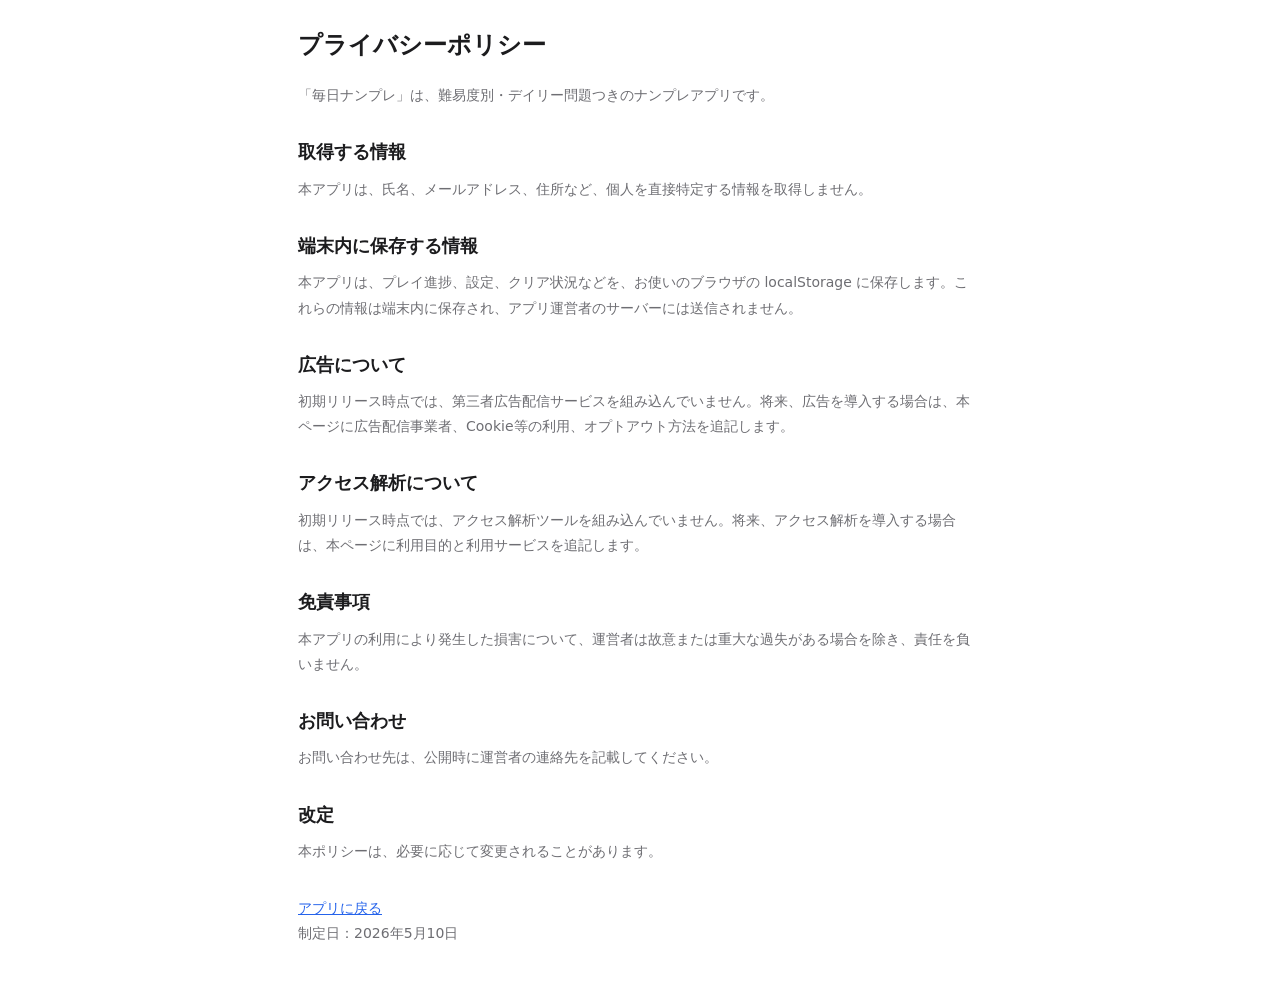
==== privacy.html @ 39135e99 "Add files via upload" ====
<!DOCTYPE html>
<html lang="ja">
<head>
  <meta charset="UTF-8">
  <meta name="viewport" content="width=device-width, initial-scale=1.0">
  <meta name="theme-color" content="#2563eb">
  <title>プライバシーポリシー - 毎日ナンプレ</title>
  <link rel="stylesheet" href="./css/style.css">
  <style>
    main { max-width: 720px; margin: 0 auto; padding: 24px 18px 48px; line-height: 1.8; }
    h1 { font-size: 24px; margin-bottom: 16px; }
    h2 { font-size: 18px; margin: 28px 0 8px; }
    p, li { font-size: 14px; color: var(--text2); }
    ul { padding-left: 1.4em; }
    a { color: var(--accent); }
  </style>
</head>
<body>
  <main>
    <h1>プライバシーポリシー</h1>
    <p>「毎日ナンプレ」は、難易度別・デイリー問題つきのナンプレアプリです。</p>

    <h2>取得する情報</h2>
    <p>本アプリは、氏名、メールアドレス、住所など、個人を直接特定する情報を取得しません。</p>

    <h2>端末内に保存する情報</h2>
    <p>本アプリは、プレイ進捗、設定、クリア状況などを、お使いのブラウザの localStorage に保存します。これらの情報は端末内に保存され、アプリ運営者のサーバーには送信されません。</p>

    <h2>広告について</h2>
    <p>初期リリース時点では、第三者広告配信サービスを組み込んでいません。将来、広告を導入する場合は、本ページに広告配信事業者、Cookie等の利用、オプトアウト方法を追記します。</p>

    <h2>アクセス解析について</h2>
    <p>初期リリース時点では、アクセス解析ツールを組み込んでいません。将来、アクセス解析を導入する場合は、本ページに利用目的と利用サービスを追記します。</p>

    <h2>免責事項</h2>
    <p>本アプリの利用により発生した損害について、運営者は故意または重大な過失がある場合を除き、責任を負いません。</p>

    <h2>お問い合わせ</h2>
    <p>お問い合わせ先は、公開時に運営者の連絡先を記載してください。</p>

    <h2>改定</h2>
    <p>本ポリシーは、必要に応じて変更されることがあります。</p>

    <p style="margin-top:32px"><a href="./">アプリに戻る</a></p>
    <p>制定日：2026年5月10日</p>
  </main>
</body>
</html>
---- css/style.css ----
/* ============================================================
   毎日ナンプレ — style.css
   ============================================================ */

/* ── CSS Variables ─────────────────────────────────────────── */
:root {
  --bg:      #ffffff;
  --bg2:     #f2f2f7;
  --bg3:     #e5e5ea;
  --text:    #1c1c1e;
  --text2:   #6e6e73;
  --text3:   #aeaeb2;
  --border:  #c7c7cc;
  --border2: #e5e5ea;
  --accent:  #2563eb;
  --acc-bg:  rgba(37,99,235,0.12);
  --acc-bg2: rgba(37,99,235,0.07);
  --error:   #dc2626;
  --warn:    #f59e0b;
  --ok:      #16a34a;
  --menu-w:  220px;
}

@media (prefers-color-scheme: dark) {
  :root {
    --bg:      #1c1c1e;
    --bg2:     #2c2c2e;
    --bg3:     #3a3a3c;
    --text:    #f5f5f7;
    --text2:   #aeaeb2;
    --text3:   #636366;
    --border:  #3a3a3c;
    --border2: #2c2c2e;
    --accent:  #4c8ef7;
    --acc-bg:  rgba(76,142,247,0.15);
    --acc-bg2: rgba(76,142,247,0.08);
    --error:   #f87171;
    --warn:    #fbbf24;
    --ok:      #4ade80;
  }
}

/* ── Reset ─────────────────────────────────────────────────── */
*, *::before, *::after { box-sizing: border-box; margin: 0; padding: 0; }
button { font-family: inherit; }

/* ── Base ──────────────────────────────────────────────────── */
body {
  font-family: system-ui, -apple-system, BlinkMacSystemFont, 'Segoe UI', sans-serif;
  background: var(--bg);
  color: var(--text);
  -webkit-tap-highlight-color: transparent;
  overscroll-behavior: none;
}

/* ── App Layout ─────────────────────────────────────────────── */
#app {
  display: flex;
  flex-direction: column;
  height: 100dvh;        /* dynamic viewport height (mobile safe) */
  max-width: 480px;
  margin: 0 auto;
  position: relative;
}

#mc {
  flex: 1;
  overflow-y: auto;
  overflow-x: hidden;
  position: relative;
  -webkit-overflow-scrolling: touch;
}

#mc.no-scroll { overflow-y: hidden; }

/* ── Bottom Tab Bar ─────────────────────────────────────────── */
#btabs {
  flex-shrink: 0;
  display: flex;
  border-top: 0.5px solid var(--border);
  background: var(--bg);
  padding-bottom: env(safe-area-inset-bottom); /* iPhone notch */
}

.tbb {
  flex: 1;
  display: flex;
  flex-direction: column;
  align-items: center;
  justify-content: center;
  gap: 3px;
  padding: 8px 0 6px;
  background: transparent;
  border: none;
  cursor: pointer;
  font-size: 10px;
  color: var(--text3);
  touch-action: manipulation;
  transition: color 0.15s;
}

.tbb .ti { font-size: 22px; }
.tbb.on  { color: var(--accent); }

/* ── Shared Buttons ─────────────────────────────────────────── */
.sdkd {
  padding: 6px 14px;
  border-radius: 20px;
  font-size: 13px;
  border: 0.5px solid var(--border);
  cursor: pointer;
  background: transparent;
  color: var(--text2);
  touch-action: manipulation;
  transition: all 0.12s;
}
.sdkd.on {
  background: var(--text);
  color: var(--bg);
  font-weight: 500;
  border-color: var(--text);
}

/* ── Problem List Item ──────────────────────────────────────── */
.pitm {
  display: flex;
  align-items: center;
  justify-content: space-between;
  padding: 14px 12px;
  margin-bottom: 8px;
  background: var(--bg2);
  border-radius: 12px;
  border: 0.5px solid var(--border2);
  cursor: pointer;
  touch-action: manipulation;
  transition: opacity 0.1s;
}
.pitm:active { opacity: 0.7; }

/* ── Sudoku Board ───────────────────────────────────────────── */
.sdk-board {
  display: grid;
  grid-template-columns: repeat(9, 1fr);
  border: 2.5px solid var(--text);
  border-radius: 5px;
  overflow: hidden;
  user-select: none;
  -webkit-user-select: none;
  touch-action: manipulation;
}

.sdk-cell {
  aspect-ratio: 1;
  display: flex;
  align-items: center;
  justify-content: center;
  cursor: pointer;
  border-right: 0.5px solid var(--border2);
  border-bottom: 0.5px solid var(--border2);
  box-sizing: border-box;
  transition: background 0.07s;
  position: relative;
  font-size: clamp(11px, 4vw, 18px);
}

/* Box separator lines */
.sdk-cell.rb { border-right: 2.5px solid var(--text); }
.sdk-cell.bb { border-bottom: 2.5px solid var(--text); }

/* Cell states */
.sdk-cell.sel  { background: var(--acc-bg)  !important; }
.sdk-cell.rel  { background: var(--bg2); }
.sdk-cell.same { background: var(--acc-bg2); }

/* Number colors */
.sdk-cell.given { font-weight: 700; color: var(--text); }
.sdk-cell.user  { color: var(--accent); font-weight: 500; }
.sdk-cell.err   { color: var(--error) !important; }

/* Memo grid inside a cell */
.sdkmn {
  display: grid;
  grid-template-columns: repeat(3, 1fr);
  width: 100%;
  height: 100%;
  padding: 1px;
  box-sizing: border-box;
}
.sdkmn span {
  display: flex;
  align-items: center;
  justify-content: center;
  font-size: clamp(4px, 1.4vw, 7px);
  color: var(--accent);
  font-weight: 600;
  line-height: 1;
}

/* ── Game Controls ──────────────────────────────────────────── */
.sdk-ctrl {
  display: flex;
  flex: 1;
  flex-direction: column;
  align-items: center;
  justify-content: center;
  gap: 3px;
  padding: 8px 4px;
  background: var(--bg2);
  border: 0.5px solid var(--border2);
  border-radius: 8px;
  font-size: 11px;
  cursor: pointer;
  color: var(--text2);
  touch-action: manipulation;
  transition: all 0.1s;
}
.sdk-ctrl.on {
  background: var(--acc-bg);
  border-color: var(--accent);
  color: var(--accent);
}

/* ── Number Pad ─────────────────────────────────────────────── */
.sdk-npad {
  aspect-ratio: 1;
  background: var(--bg2);
  border: 0.5px solid var(--border2);
  border-radius: 8px;
  font-size: clamp(14px, 4.5vw, 20px);
  font-weight: 500;
  cursor: pointer;
  display: flex;
  align-items: center;
  justify-content: center;
  color: var(--text);
  touch-action: manipulation;
  transition: transform 0.08s;
}
.sdk-npad:active { transform: scale(0.87); }

/* ── Hamburger Menu ─────────────────────────────────────────── */
#hmenu {
  display: none;
  position: absolute;
  top: 45px;
  left: 0;
  width: var(--menu-w);
  background: var(--bg);
  border: 0.5px solid var(--border);
  border-radius: 0 0 14px 0;
  z-index: 30;
}

.hmenu-section {
  padding: 12px 14px;
  border-bottom: 0.5px solid var(--border2);
}
.hmenu-section:last-child { border-bottom: none; }

.hmenu-label {
  font-size: 11px;
  color: var(--text3);
  margin-bottom: 8px;
}

.btn-hint {
  width: 100%;
  padding: 9px;
  background: rgba(245,158,11,0.12);
  border: 0.5px solid rgba(245,158,11,0.4);
  border-radius: 8px;
  font-size: 13px;
  cursor: pointer;
  color: #92400e;
  margin-bottom: 8px;
  display: flex;
  align-items: center;
  justify-content: center;
  gap: 6px;
  font-family: inherit;
}
@media (prefers-color-scheme: dark) {
  .btn-hint { color: #fcd34d; }
}

.btn-reset {
  width: 100%;
  padding: 9px;
  background: var(--bg2);
  border: 0.5px solid var(--border);
  border-radius: 8px;
  font-size: 13px;
  cursor: pointer;
  color: var(--text2);
  display: flex;
  align-items: center;
  justify-content: center;
  gap: 6px;
  font-family: inherit;
}

.setting-row {
  display: flex;
  align-items: center;
  justify-content: space-between;
  font-size: 13px;
  color: var(--text2);
  margin-bottom: 8px;
  cursor: pointer;
}
.setting-row:last-child { margin-bottom: 0; }
.setting-row input[type=checkbox] { width: 16px; height: 16px; cursor: pointer; }

/* ── Overlay / Modal ────────────────────────────────────────── */
.overlay {
  display: none;
  position: absolute;
  inset: 0;
  background: rgba(0,0,0,0.46);
  align-items: center;
  justify-content: center;
  z-index: 20;
}
.modal-card {
  background: var(--bg);
  border-radius: 16px;
  padding: 28px 22px;
  text-align: center;
  width: min(280px, 88%);
  border: 0.5px solid var(--border);
}

/* ── Ad Banner ──────────────────────────────────────────────── */
.ad-banner {
  background: var(--bg2);
  border: 0.5px solid var(--border2);
  border-radius: 8px;
  padding: 8px 12px;
  display: flex;
  align-items: center;
  justify-content: space-between;
  font-size: 11px;
  color: var(--text3);
  margin-top: 8px;
}

/* ── Calendar ───────────────────────────────────────────────── */
.cal-table {
  width: 100%;
  border-collapse: collapse;
  margin-bottom: 4px;
}
.cal-table th {
  padding: 4px 0;
  font-size: 11px;
  color: var(--text2);
  text-align: center;
  font-weight: 400;
}
.cal-day {
  width: 32px;
  height: 32px;
  display: flex;
  align-items: center;
  justify-content: center;
  border-radius: 50%;
  font-size: 13px;
  margin: 2px auto;
  cursor: pointer;
  color: var(--text2);
}
.cal-day.today  { border: 1.5px solid var(--accent); font-weight: 500; color: var(--accent); }
.cal-day.sel    { background: var(--text); color: var(--bg); font-weight: 500; }
.cal-day.future { color: var(--border); cursor: default; }

/* ── Screen Padding ─────────────────────────────────────────── */
.screen { padding: 16px; }

/* ── Accessibility ──────────────────────────────────────────── */
.sr-only {
  position: absolute; width: 1px; height: 1px;
  padding: 0; margin: -1px; overflow: hidden;
  clip: rect(0,0,0,0); border: 0;
}


/* ── Local icon fallback (external icon CDN removed for offline PWA) ── */
.ti {
  display: inline-flex;
  align-items: center;
  justify-content: center;
  font-style: normal;
  line-height: 1;
}
.ti-layout-list::before { content: "▦"; }
.ti-calendar::before    { content: "□"; }
.ti-chevron-right::before { content: "›"; }
.ti-menu-2::before      { content: "☰"; }
.ti-bulb::before        { content: "💡"; font-size: 0.9em; }
.ti-refresh::before     { content: "↻"; }
.ti-eraser::before      { content: "⌫"; }
.ti-pencil::before      { content: "✎"; }
.ti-backspace::before   { content: "⌫"; }
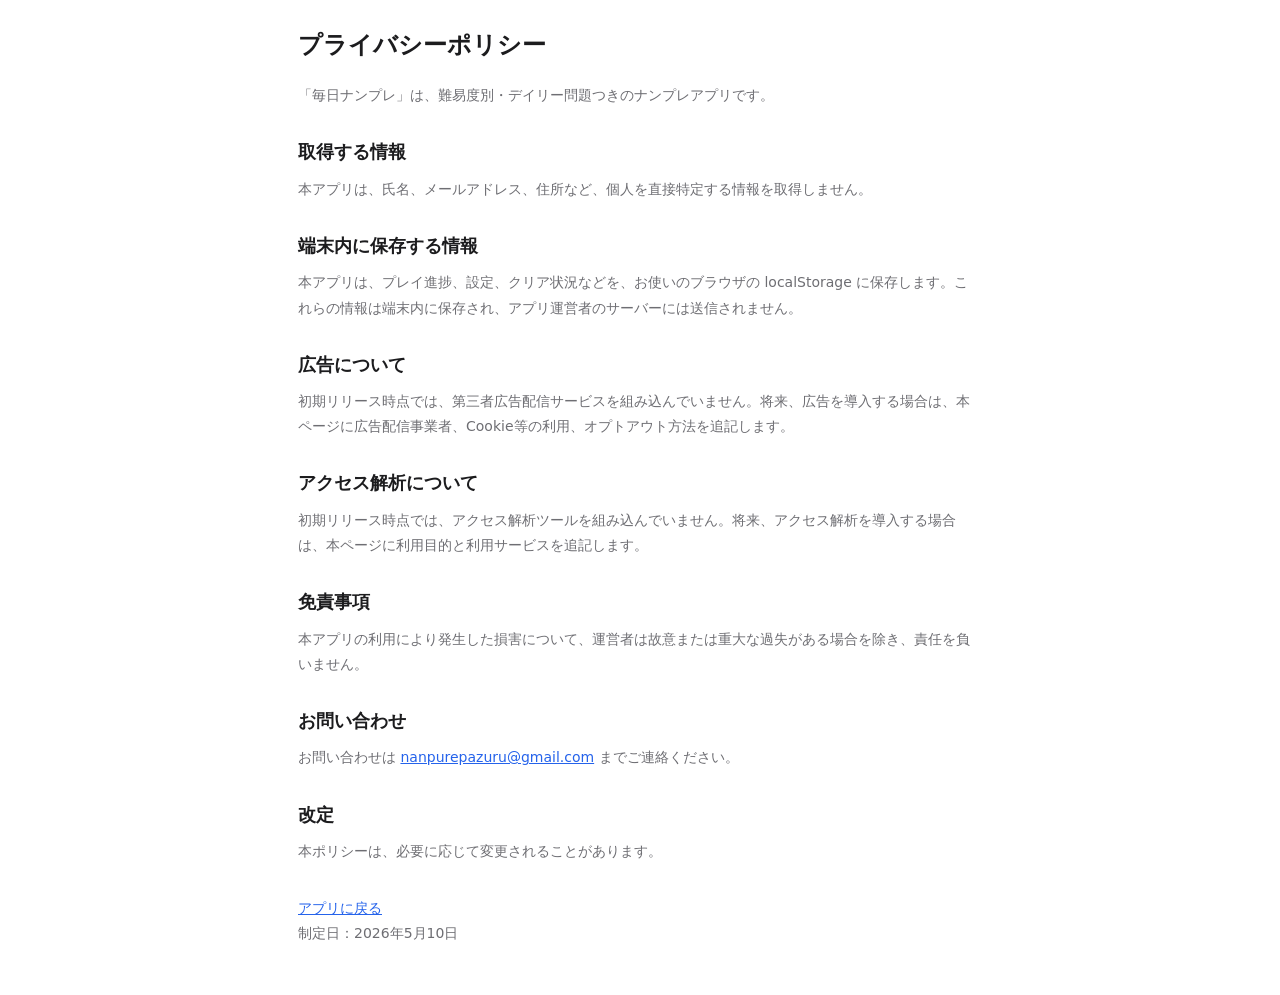
==== commit 5f1c846c: "Add privacy contact email" ====
--- a/privacy.html
+++ b/privacy.html
@@ -36,7 +36,7 @@
     <p>本アプリの利用により発生した損害について、運営者は故意または重大な過失がある場合を除き、責任を負いません。</p>
 
     <h2>お問い合わせ</h2>
-    <p>お問い合わせ先は、公開時に運営者の連絡先を記載してください。</p>
+    <p>お問い合わせは <a href="mailto:nanpurepazuru@gmail.com">nanpurepazuru@gmail.com</a> までご連絡ください。</p>
 
     <h2>改定</h2>
     <p>本ポリシーは、必要に応じて変更されることがあります。</p>
--- a/css/style.css
+++ b/css/style.css
@@ -71,7 +71,23 @@
   -webkit-overflow-scrolling: touch;
 }
 
-#mc.no-scroll { overflow-y: hidden; }
+#mc.no-scroll { overflow-y: auto; }
+
+#app-ad {
+  flex-shrink: 0;
+  margin: 0;
+  border-top: 0.5px solid var(--border2);
+  background: var(--bg2);
+  color: var(--text3);
+  min-height: 44px;
+  padding: 8px 12px max(8px, env(safe-area-inset-bottom));
+  display: flex;
+  align-items: center;
+  justify-content: space-between;
+  gap: 12px;
+  font-size: 12px;
+}
+#app-ad .ad-label { font-size: 10px; }
 
 /* ── Bottom Tab Bar ─────────────────────────────────────────── */
 #btabs {
@@ -79,7 +95,7 @@
   display: flex;
   border-top: 0.5px solid var(--border);
   background: var(--bg);
-  padding-bottom: env(safe-area-inset-bottom); /* iPhone notch */
+  padding-bottom: 0;
 }
 
 .tbb {
@@ -101,6 +117,8 @@
 
 .tbb .ti { font-size: 22px; }
 .tbb.on  { color: var(--accent); }
+#app.game-mode #btabs { display: none; }
+#app.game-mode #app-ad { display: none; }
 
 /* ── Shared Buttons ─────────────────────────────────────────── */
 .sdkd {
@@ -237,6 +255,12 @@
   transition: transform 0.08s;
 }
 .sdk-npad:active { transform: scale(0.87); }
+.sdk-npad.full,
+.sdk-npad:disabled {
+  opacity: 0.35;
+  cursor: default;
+  pointer-events: none;
+}
 
 /* ── Hamburger Menu ─────────────────────────────────────────── */
 #hmenu {
@@ -299,18 +323,6 @@
   font-family: inherit;
 }
 
-.setting-row {
-  display: flex;
-  align-items: center;
-  justify-content: space-between;
-  font-size: 13px;
-  color: var(--text2);
-  margin-bottom: 8px;
-  cursor: pointer;
-}
-.setting-row:last-child { margin-bottom: 0; }
-.setting-row input[type=checkbox] { width: 16px; height: 16px; cursor: pointer; }
-
 /* ── Overlay / Modal ────────────────────────────────────────── */
 .overlay {
   display: none;
@@ -343,6 +355,9 @@
   color: var(--text3);
   margin-top: 8px;
 }
+.popup-ad { min-height: 74px; margin-top: 12px; }
+.hint-card { width: min(320px, 88%); }
+.hint-copy { color: var(--text2); font-size: 13px; line-height: 1.6; }
 
 /* ── Calendar ───────────────────────────────────────────────── */
 .cal-table {
@@ -401,3 +416,218 @@
 .ti-eraser::before      { content: "⌫"; }
 .ti-pencil::before      { content: "✎"; }
 .ti-backspace::before   { content: "⌫"; }
+
+
+/* ── Home / List Screens ───────────────────────────────────── */
+.home-screen { display: flex; flex-direction: column; gap: 18px; }
+.hero-card {
+  padding: 22px 18px;
+  border-radius: 20px;
+  background: linear-gradient(135deg, var(--acc-bg), var(--bg2));
+  border: 0.5px solid var(--border2);
+}
+.hero-card .eyebrow { color: var(--accent); font-size: 12px; font-weight: 700; margin-bottom: 8px; }
+.hero-card h1 { font-size: 24px; line-height: 1.25; margin-bottom: 8px; }
+.hero-card p { color: var(--text2); font-size: 13px; line-height: 1.6; }
+.home-section { display: flex; flex-direction: column; gap: 10px; }
+.section-head { display: flex; align-items: center; justify-content: space-between; gap: 8px; }
+.section-head h2 { font-size: 15px; font-weight: 700; }
+.home-list { display: flex; flex-direction: column; gap: 8px; }
+.home-list-item,
+.daily-card {
+  width: 100%;
+  display: flex;
+  align-items: center;
+  justify-content: space-between;
+  padding: 15px 14px;
+  border: 0.5px solid var(--border2);
+  border-radius: 14px;
+  background: var(--bg2);
+  color: var(--text);
+  cursor: pointer;
+  text-align: left;
+}
+.home-list-item strong,
+.daily-card strong { display: block; font-size: 15px; margin-bottom: 3px; }
+.home-list-item small,
+.daily-card small { display: block; color: var(--text2); font-size: 12px; }
+.home-list-arrow { color: var(--text3); font-size: 22px; line-height: 1; }
+.done-badge {
+  display: inline-flex;
+  align-items: center;
+  border-radius: 999px;
+  padding: 4px 8px;
+  background: rgba(22,163,74,0.12);
+  color: var(--ok);
+  font-size: 11px;
+  font-weight: 700;
+  white-space: nowrap;
+}
+.back-line {
+  border: none;
+  background: transparent;
+  color: var(--text2);
+  font-size: 13px;
+  cursor: pointer;
+  margin-bottom: 10px;
+}
+.screen-title { font-size: 18px; font-weight: 700; margin-bottom: 14px; }
+.loading-text { padding: 40px 0; text-align: center; color: var(--text3); font-size: 14px; }
+.problem-title { font-size: 14px; font-weight: 600; color: var(--text); }
+.problem-status { font-size: 11px; color: var(--text3); margin-top: 3px; }
+.problem-meta { display: flex; align-items: center; gap: 6px; color: var(--text3); }
+.problem-icon { font-size: 16px; }
+.pitm.status-done { border-color: rgba(22,163,74,0.35); background: rgba(22,163,74,0.08); }
+.pitm.status-done .problem-status { color: var(--ok); font-weight: 600; }
+.primary-action {
+  width: 100%;
+  padding: 12px;
+  background: var(--text);
+  color: var(--bg);
+  border: none;
+  border-radius: 10px;
+  font-size: 14px;
+  font-weight: 600;
+  cursor: pointer;
+}
+.daily-selected {
+  border-top: 0.5px solid var(--border2);
+  padding-top: 14px;
+  margin-top: 14px;
+}
+.daily-selected-head {
+  display: flex;
+  align-items: center;
+  justify-content: space-between;
+  gap: 8px;
+  font-size: 14px;
+  font-weight: 600;
+  color: var(--text);
+  margin-bottom: 10px;
+}
+.daily-status { margin-bottom: 10px; }
+.home-footer-link { text-align: center; font-size: 12px; margin-top: 4px; }
+.home-footer-link a { color: var(--text3); }
+
+/* ── Game Responsive Layout ────────────────────────────────── */
+.game-area {
+  flex: 1;
+  min-height: 0;
+  display: flex;
+  flex-direction: column;
+  align-items: center;
+  padding: 8px clamp(8px, 3vw, 12px) max(4px, env(safe-area-inset-bottom));
+  overflow-y: auto;
+  overflow-x: hidden;
+}
+.game-board {
+  width: min(100%, 320px, calc(100dvh - 274px));
+  max-width: calc(100vw - 16px);
+  flex-shrink: 0;
+}
+.game-status-row,
+.game-controls,
+.number-pad {
+  width: min(100%, 320px, calc(100dvh - 274px));
+  max-width: calc(100vw - 16px);
+  flex-shrink: 0;
+}
+.game-status-row {
+  display: flex;
+  justify-content: space-between;
+  align-items: center;
+  padding: 5px 0;
+}
+.game-controls { display: flex; gap: 6px; margin-bottom: 6px; }
+.number-pad { display: grid; grid-template-columns: repeat(5, 1fr); gap: 5px; }
+.btn-menu {
+  width: 100%;
+  padding: 9px;
+  background: var(--bg2);
+  border: 0.5px solid var(--border);
+  border-radius: 8px;
+  font-size: 13px;
+  cursor: pointer;
+  color: var(--text2);
+  margin-bottom: 8px;
+  display: flex;
+  align-items: center;
+  justify-content: center;
+  gap: 6px;
+}
+.clear-time {
+  font-size: 14px;
+  color: var(--text);
+  background: var(--bg2);
+  border-radius: 10px;
+  padding: 10px;
+  margin-bottom: 18px;
+}
+.howto-card { text-align: left; }
+.howto-list { padding-left: 18px; margin-bottom: 16px; color: var(--text2); font-size: 13px; line-height: 1.7; }
+.cal-day { position: relative; }
+.cal-day.done:not(.sel) { background: rgba(22,163,74,0.10); color: var(--ok); }
+.cal-dot { position: absolute; right: -1px; bottom: -1px; font-size: 9px; line-height: 1; }
+.ti-check::before { content: "✓"; }
+.ti-help::before { content: "?"; font-weight: 700; }
+
+@media (max-height: 620px) {
+  .sdk-ctrl { padding: 5px 4px; }
+  .sdk-npad { border-radius: 7px; }
+  .game-board,
+  .game-status-row,
+  .game-controls,
+  .number-pad { width: min(100%, 292px, calc(100dvh - 254px)); }
+}
+@media (max-height: 540px) {
+  .game-board,
+  .game-status-row,
+  .game-controls,
+  .number-pad { width: min(100%, 240px, calc(100vw - 16px)); }
+}
+
+/* ── Loading States ────────────────────────────────────────── */
+.screen-lead {
+  color: var(--text2);
+  font-size: 13px;
+  line-height: 1.5;
+  margin: -6px 0 14px;
+}
+.loading-panel,
+.loading-inline {
+  display: flex;
+  align-items: center;
+  justify-content: center;
+  gap: 10px;
+  color: var(--text2);
+  font-size: 13px;
+}
+.loading-panel {
+  min-height: 160px;
+  flex-direction: column;
+  background: var(--bg2);
+  border: 0.5px solid var(--border2);
+  border-radius: 14px;
+}
+.loading-inline {
+  justify-content: flex-start;
+  padding: 10px 12px;
+  margin-bottom: 10px;
+  background: var(--bg2);
+  border: 0.5px solid var(--border2);
+  border-radius: 12px;
+}
+.loading-spinner {
+  width: 28px;
+  height: 28px;
+  border-radius: 999px;
+  border: 3px solid var(--border2);
+  border-top-color: var(--accent);
+  animation: spin 0.8s linear infinite;
+}
+.loading-spinner.small {
+  width: 16px;
+  height: 16px;
+  border-width: 2px;
+}
+@keyframes spin { to { transform: rotate(360deg); } }
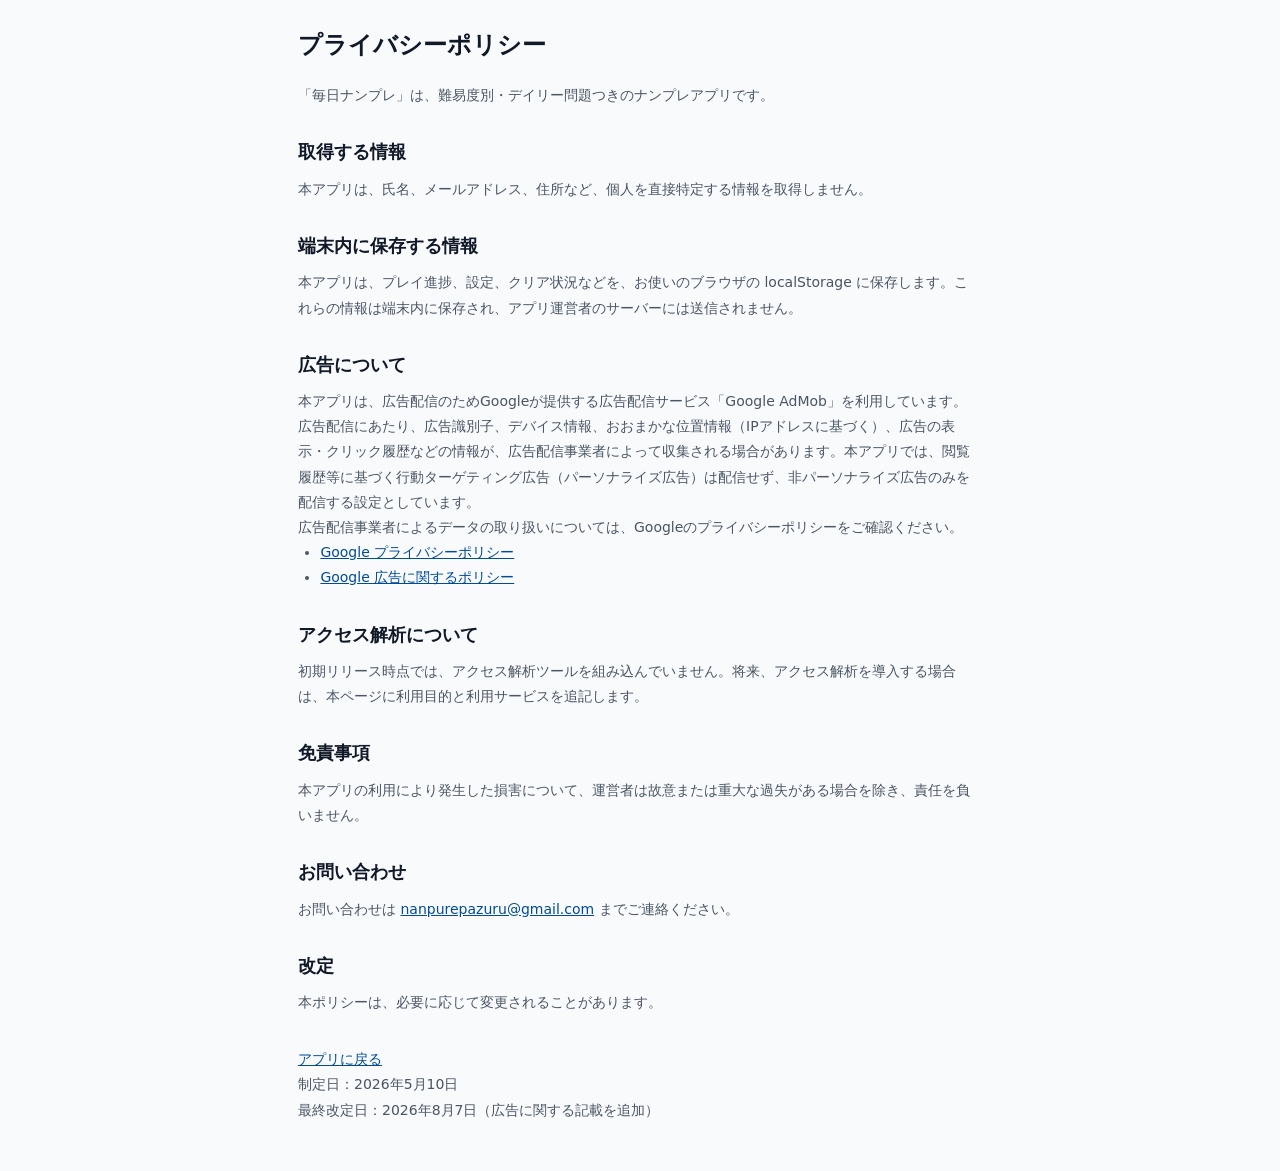
==== commit 7bcc0d2b: "Document AdMob ad usage in the privacy policy Fill in the placeholder ad section: name Google AdMob " ====
--- a/privacy.html
+++ b/privacy.html
@@ -27,7 +27,13 @@
     <p>本アプリは、プレイ進捗、設定、クリア状況などを、お使いのブラウザの localStorage に保存します。これらの情報は端末内に保存され、アプリ運営者のサーバーには送信されません。</p>
 
     <h2>広告について</h2>
-    <p>初期リリース時点では、第三者広告配信サービスを組み込んでいません。将来、広告を導入する場合は、本ページに広告配信事業者、Cookie等の利用、オプトアウト方法を追記します。</p>
+    <p>本アプリは、広告配信のためGoogleが提供する広告配信サービス「Google AdMob」を利用しています。</p>
+    <p>広告配信にあたり、広告識別子、デバイス情報、おおまかな位置情報（IPアドレスに基づく）、広告の表示・クリック履歴などの情報が、広告配信事業者によって収集される場合があります。本アプリでは、閲覧履歴等に基づく行動ターゲティング広告（パーソナライズ広告）は配信せず、非パーソナライズ広告のみを配信する設定としています。</p>
+    <p>広告配信事業者によるデータの取り扱いについては、Googleのプライバシーポリシーをご確認ください。</p>
+    <ul>
+      <li><a href="https://policies.google.com/privacy" target="_blank" rel="noopener">Google プライバシーポリシー</a></li>
+      <li><a href="https://policies.google.com/technologies/ads" target="_blank" rel="noopener">Google 広告に関するポリシー</a></li>
+    </ul>
 
     <h2>アクセス解析について</h2>
     <p>初期リリース時点では、アクセス解析ツールを組み込んでいません。将来、アクセス解析を導入する場合は、本ページに利用目的と利用サービスを追記します。</p>
@@ -42,7 +48,7 @@
     <p>本ポリシーは、必要に応じて変更されることがあります。</p>
 
     <p style="margin-top:32px"><a href="./">アプリに戻る</a></p>
-    <p>制定日：2026年5月10日</p>
+    <p>制定日：2026年5月10日<br>最終改定日：2026年8月7日（広告に関する記載を追加）</p>
   </main>
 </body>
 </html>
--- a/css/style.css
+++ b/css/style.css
@@ -4,51 +4,44 @@
 
 /* ── CSS Variables ─────────────────────────────────────────── */
 :root {
-  --bg:      #ffffff;
-  --bg2:     #f2f2f7;
-  --bg3:     #e5e5ea;
-  --text:    #1c1c1e;
-  --text2:   #6e6e73;
-  --text3:   #aeaeb2;
-  --border:  #c7c7cc;
-  --border2: #e5e5ea;
-  --accent:  #2563eb;
-  --acc-bg:  rgba(37,99,235,0.12);
-  --acc-bg2: rgba(37,99,235,0.07);
-  --error:   #dc2626;
-  --warn:    #f59e0b;
-  --ok:      #16a34a;
+  color-scheme: light;
+  --bg:      #f8fafc;
+  --bg2:     #f1f4f8;
+  --bg3:     #e3e8ef;
+  --surface: #ffffff;
+  --control-surface: #eef4fa;
+  --text:    #111827;
+  --text2:   #4b5563;
+  --text3:   #6b7280;
+  --border:  #8f98a3;
+  --border2: #c7ccd4;
+  --accent:  #004b9b;
+  --acc-bg:  #e8f3ff;
+  --acc-bg2: #f5faff;
+  --rel-bg:  #e9ecef;
+  --same-bg: #fff1a6;
+  --same-text: #3d2f00;
+  --same-ring: #7a5c00;
+  --err-bg:  #ffe3e8;
+  --error:   #b00020;
+  --warn:    #b45309;
+  --ok:      #16703a;
   --menu-w:  220px;
-}
-
-@media (prefers-color-scheme: dark) {
-  :root {
-    --bg:      #1c1c1e;
-    --bg2:     #2c2c2e;
-    --bg3:     #3a3a3c;
-    --text:    #f5f5f7;
-    --text2:   #aeaeb2;
-    --text3:   #636366;
-    --border:  #3a3a3c;
-    --border2: #2c2c2e;
-    --accent:  #4c8ef7;
-    --acc-bg:  rgba(76,142,247,0.15);
-    --acc-bg2: rgba(76,142,247,0.08);
-    --error:   #f87171;
-    --warn:    #fbbf24;
-    --ok:      #4ade80;
-  }
 }
 
 /* ── Reset ─────────────────────────────────────────────────── */
 *, *::before, *::after { box-sizing: border-box; margin: 0; padding: 0; }
 button { font-family: inherit; }
+
+html { background: var(--bg); }
 
 /* ── Base ──────────────────────────────────────────────────── */
 body {
   font-family: system-ui, -apple-system, BlinkMacSystemFont, 'Segoe UI', sans-serif;
   background: var(--bg);
   color: var(--text);
+  font-size: 16px;
+  line-height: 1.5;
   -webkit-tap-highlight-color: transparent;
   overscroll-behavior: none;
 }
@@ -58,9 +51,10 @@
   display: flex;
   flex-direction: column;
   height: 100dvh;        /* dynamic viewport height (mobile safe) */
-  max-width: 480px;
+  max-width: 560px;
   margin: 0 auto;
   position: relative;
+  background: var(--bg);
 }
 
 #mc {
@@ -73,29 +67,14 @@
 
 #mc.no-scroll { overflow-y: auto; }
 
-#app-ad {
-  flex-shrink: 0;
-  margin: 0;
-  border-top: 0.5px solid var(--border2);
-  background: var(--bg2);
-  color: var(--text3);
-  min-height: 44px;
-  padding: 8px 12px max(8px, env(safe-area-inset-bottom));
-  display: flex;
-  align-items: center;
-  justify-content: space-between;
-  gap: 12px;
-  font-size: 12px;
-}
-#app-ad .ad-label { font-size: 10px; }
-
 /* ── Bottom Tab Bar ─────────────────────────────────────────── */
 #btabs {
   flex-shrink: 0;
   display: flex;
   border-top: 0.5px solid var(--border);
-  background: var(--bg);
+  background: var(--surface);
   padding-bottom: 0;
+  min-height: 68px;
 }
 
 .tbb {
@@ -104,27 +83,27 @@
   flex-direction: column;
   align-items: center;
   justify-content: center;
-  gap: 3px;
-  padding: 8px 0 6px;
+  gap: 4px;
+  padding: 10px 0 8px;
   background: transparent;
   border: none;
   cursor: pointer;
-  font-size: 10px;
+  font-size: 15px;
+  font-weight: 600;
   color: var(--text3);
   touch-action: manipulation;
   transition: color 0.15s;
 }
 
-.tbb .ti { font-size: 22px; }
+.tbb .ti { font-size: 26px; }
 .tbb.on  { color: var(--accent); }
 #app.game-mode #btabs { display: none; }
-#app.game-mode #app-ad { display: none; }
 
 /* ── Shared Buttons ─────────────────────────────────────────── */
 .sdkd {
-  padding: 6px 14px;
+  padding: 8px 16px;
   border-radius: 20px;
-  font-size: 13px;
+  font-size: 16px;
   border: 0.5px solid var(--border);
   cursor: pointer;
   background: transparent;
@@ -144,8 +123,8 @@
   display: flex;
   align-items: center;
   justify-content: space-between;
-  padding: 14px 12px;
-  margin-bottom: 8px;
+  padding: 16px 14px;
+  margin-bottom: 10px;
   background: var(--bg2);
   border-radius: 12px;
   border: 0.5px solid var(--border2);
@@ -154,6 +133,144 @@
   transition: opacity 0.1s;
 }
 .pitm:active { opacity: 0.7; }
+.level-panel {
+  margin: 0 0 14px;
+  padding: 14px;
+  border-radius: 8px;
+  background: var(--bg2);
+  border: 0.5px solid var(--border2);
+}
+.level-panel-head,
+.home-list-meta {
+  display: flex;
+  align-items: center;
+  justify-content: space-between;
+  gap: 10px;
+}
+.level-panel-head small {
+  display: block;
+  color: var(--text2);
+  font-size: 15px;
+  margin-bottom: 2px;
+}
+.level-panel-head strong {
+  display: block;
+  color: var(--text);
+  font-size: 26px;
+  line-height: 1.1;
+}
+.level-count,
+.level-badge {
+  flex-shrink: 0;
+  display: inline-flex;
+  align-items: center;
+  justify-content: center;
+  border-radius: 999px;
+  background: var(--text);
+  color: var(--bg);
+  font-size: 15px;
+  font-weight: 700;
+}
+.level-count { padding: 5px 9px; }
+.level-badge {
+  min-width: 48px;
+  padding: 5px 8px;
+}
+.level-meter {
+  height: 7px;
+  margin: 10px 0 8px;
+  border-radius: 999px;
+  background: var(--bg3);
+  overflow: hidden;
+}
+.level-meter span {
+  display: block;
+  height: 100%;
+  border-radius: inherit;
+  background: var(--accent);
+}
+.level-panel p {
+  color: var(--text2);
+  font-size: 15px;
+  line-height: 1.55;
+}
+.level-divider {
+  margin: 18px 2px 8px;
+  color: var(--text2);
+  font-size: 15px;
+  font-weight: 700;
+}
+
+.level-window {
+  padding: 10px;
+  background: var(--surface);
+  border: 1px solid var(--border2);
+  border-radius: 14px;
+  touch-action: pan-y;
+}
+.level-window-head {
+  display: grid;
+  grid-template-columns: 42px 1fr 42px;
+  align-items: center;
+  gap: 8px;
+  margin-bottom: 8px;
+}
+.level-nav {
+  aspect-ratio: 1;
+  border: 1px solid var(--border2);
+  border-radius: 999px;
+  background: var(--control-surface);
+  color: var(--text);
+  cursor: pointer;
+  font-size: 24px;
+  line-height: 1;
+}
+.level-nav:disabled {
+  color: var(--text3);
+  opacity: 0.35;
+  cursor: default;
+}
+.level-window-title {
+  text-align: center;
+  min-width: 0;
+}
+.level-window-title strong {
+  display: block;
+  color: var(--text);
+  font-size: 22px;
+  line-height: 1.2;
+}
+.level-window-title small {
+  display: block;
+  color: var(--text2);
+  font-size: 15px;
+  margin-top: 2px;
+}
+.level-window-meter {
+  height: 6px;
+  margin: 0 4px 10px;
+  border-radius: 999px;
+  background: var(--bg3);
+  overflow: hidden;
+}
+.level-window-meter span {
+  display: block;
+  height: 100%;
+  border-radius: inherit;
+  background: var(--ok);
+}
+.level-problems {
+  display: flex;
+  flex-direction: column;
+  gap: 8px;
+}
+.level-window .pitm {
+  margin-bottom: 0;
+}
+.pitm-loading {
+  cursor: default;
+  opacity: 0.76;
+}
 
 /* ── Sudoku Board ───────────────────────────────────────────── */
 .sdk-board {
@@ -162,6 +279,7 @@
   border: 2.5px solid var(--text);
   border-radius: 5px;
   overflow: hidden;
+  background: var(--surface);
   user-select: none;
   -webkit-user-select: none;
   touch-action: manipulation;
@@ -176,9 +294,9 @@
   border-right: 0.5px solid var(--border2);
   border-bottom: 0.5px solid var(--border2);
   box-sizing: border-box;
-  transition: background 0.07s;
+  transition: background 0.07s, box-shadow 0.07s;
   position: relative;
-  font-size: clamp(11px, 4vw, 18px);
+  font-size: clamp(20px, 5.8vw, 28px);
 }
 
 /* Box separator lines */
@@ -186,14 +304,28 @@
 .sdk-cell.bb { border-bottom: 2.5px solid var(--text); }
 
 /* Cell states */
-.sdk-cell.sel  { background: var(--acc-bg)  !important; }
-.sdk-cell.rel  { background: var(--bg2); }
-.sdk-cell.same { background: var(--acc-bg2); }
-
+.sdk-cell.sel  {
+  background: var(--surface) !important;
+  box-shadow: inset 0 0 0 4px var(--accent);
+  z-index: 1;
+}
+.sdk-cell.rel  { background: var(--rel-bg); }
+.sdk-cell.same {
+  background: var(--same-bg);
+  color: var(--same-text);
+  font-weight: 700;
+  box-shadow: inset 0 0 0 3px var(--same-ring);
+}
 /* Number colors */
 .sdk-cell.given { font-weight: 700; color: var(--text); }
-.sdk-cell.user  { color: var(--accent); font-weight: 500; }
-.sdk-cell.err   { color: var(--error) !important; }
+.sdk-cell.user  { color: var(--accent); font-weight: 700; }
+.sdk-cell.same.given,
+.sdk-cell.same.user { color: var(--same-text); }
+.sdk-cell.err {
+  background: var(--err-bg) !important;
+  box-shadow: inset 0 0 0 3px var(--error);
+  color: var(--error) !important;
+}
 
 /* Memo grid inside a cell */
 .sdkmn {
@@ -208,7 +340,7 @@
   display: flex;
   align-items: center;
   justify-content: center;
-  font-size: clamp(4px, 1.4vw, 7px);
+  font-size: clamp(10px, 3.2vw, 14px);
   color: var(--accent);
   font-weight: 600;
   line-height: 1;
@@ -221,17 +353,19 @@
   flex-direction: column;
   align-items: center;
   justify-content: center;
-  gap: 3px;
-  padding: 8px 4px;
-  background: var(--bg2);
+  gap: 4px;
+  padding: 11px 6px;
+  background: var(--surface);
   border: 0.5px solid var(--border2);
   border-radius: 8px;
-  font-size: 11px;
+  min-height: 56px;
+  font-size: 16px;
   cursor: pointer;
   color: var(--text2);
   touch-action: manipulation;
   transition: all 0.1s;
 }
+.sdk-ctrl .ti { font-size: 20px !important; }
 .sdk-ctrl.on {
   background: var(--acc-bg);
   border-color: var(--accent);
@@ -241,11 +375,11 @@
 /* ── Number Pad ─────────────────────────────────────────────── */
 .sdk-npad {
   aspect-ratio: 1;
-  background: var(--bg2);
+  background: var(--surface);
   border: 0.5px solid var(--border2);
   border-radius: 8px;
-  font-size: clamp(14px, 4.5vw, 20px);
-  font-weight: 500;
+  font-size: clamp(20px, 6vw, 28px);
+  font-weight: 600;
   cursor: pointer;
   display: flex;
   align-items: center;
@@ -255,13 +389,16 @@
   transition: transform 0.08s;
 }
 .sdk-npad:active { transform: scale(0.87); }
-.sdk-npad.full,
+.sdk-npad.complete,
 .sdk-npad:disabled {
-  opacity: 0.35;
+  background: var(--bg3);
+  border-color: var(--border);
+  color: var(--text3);
   cursor: default;
+  opacity: 0.62;
   pointer-events: none;
-}
-
+  transform: none;
+}
 /* ── Hamburger Menu ─────────────────────────────────────────── */
 #hmenu {
   display: none;
@@ -269,7 +406,7 @@
   top: 45px;
   left: 0;
   width: var(--menu-w);
-  background: var(--bg);
+  background: var(--surface);
   border: 0.5px solid var(--border);
   border-radius: 0 0 14px 0;
   z-index: 30;
@@ -282,18 +419,18 @@
 .hmenu-section:last-child { border-bottom: none; }
 
 .hmenu-label {
-  font-size: 11px;
+  font-size: 15px;
   color: var(--text3);
   margin-bottom: 8px;
 }
 
 .btn-hint {
   width: 100%;
-  padding: 9px;
+  padding: 11px;
   background: rgba(245,158,11,0.12);
   border: 0.5px solid rgba(245,158,11,0.4);
   border-radius: 8px;
-  font-size: 13px;
+  font-size: 16px;
   cursor: pointer;
   color: #92400e;
   margin-bottom: 8px;
@@ -303,17 +440,13 @@
   gap: 6px;
   font-family: inherit;
 }
-@media (prefers-color-scheme: dark) {
-  .btn-hint { color: #fcd34d; }
-}
-
 .btn-reset {
   width: 100%;
-  padding: 9px;
+  padding: 11px;
   background: var(--bg2);
   border: 0.5px solid var(--border);
   border-radius: 8px;
-  font-size: 13px;
+  font-size: 16px;
   cursor: pointer;
   color: var(--text2);
   display: flex;
@@ -336,29 +469,19 @@
 .modal-card {
   background: var(--bg);
   border-radius: 16px;
-  padding: 28px 22px;
+  padding: 24px 18px;
   text-align: center;
-  width: min(280px, 88%);
+  width: min(340px, 92%);
   border: 0.5px solid var(--border);
 }
 
-/* ── Ad Banner ──────────────────────────────────────────────── */
-.ad-banner {
-  background: var(--bg2);
-  border: 0.5px solid var(--border2);
-  border-radius: 8px;
-  padding: 8px 12px;
-  display: flex;
-  align-items: center;
-  justify-content: space-between;
-  font-size: 11px;
-  color: var(--text3);
-  margin-top: 8px;
-}
-.popup-ad { min-height: 74px; margin-top: 12px; }
-.hint-card { width: min(320px, 88%); }
-.hint-copy { color: var(--text2); font-size: 13px; line-height: 1.6; }
-
+/* ── Hint Modal ─────────────────────────────────────────────── */
+.hint-card {
+  width: min(360px, 94%);
+  max-height: calc(100dvh - 24px);
+  overflow-y: auto;
+}
+.hint-copy { color: var(--text2); font-size: 16px; line-height: 1.65; }
 /* ── Calendar ───────────────────────────────────────────────── */
 .cal-table {
   width: 100%;
@@ -367,19 +490,19 @@
 }
 .cal-table th {
   padding: 4px 0;
-  font-size: 11px;
+  font-size: 15px;
   color: var(--text2);
   text-align: center;
   font-weight: 400;
 }
 .cal-day {
-  width: 32px;
-  height: 32px;
+  width: 38px;
+  height: 38px;
   display: flex;
   align-items: center;
   justify-content: center;
   border-radius: 50%;
-  font-size: 13px;
+  font-size: 16px;
   margin: 2px auto;
   cursor: pointer;
   color: var(--text2);
@@ -389,7 +512,7 @@
 .cal-day.future { color: var(--border); cursor: default; }
 
 /* ── Screen Padding ─────────────────────────────────────────── */
-.screen { padding: 16px; }
+.screen { padding: 12px; }
 
 /* ── Accessibility ──────────────────────────────────────────── */
 .sr-only {
@@ -426,12 +549,12 @@
   background: linear-gradient(135deg, var(--acc-bg), var(--bg2));
   border: 0.5px solid var(--border2);
 }
-.hero-card .eyebrow { color: var(--accent); font-size: 12px; font-weight: 700; margin-bottom: 8px; }
-.hero-card h1 { font-size: 24px; line-height: 1.25; margin-bottom: 8px; }
-.hero-card p { color: var(--text2); font-size: 13px; line-height: 1.6; }
+.hero-card .eyebrow { color: var(--accent); font-size: 15px; font-weight: 700; margin-bottom: 8px; }
+.hero-card h1 { font-size: 27px; line-height: 1.25; margin-bottom: 8px; }
+.hero-card p { color: var(--text2); font-size: 16px; line-height: 1.65; }
 .home-section { display: flex; flex-direction: column; gap: 10px; }
 .section-head { display: flex; align-items: center; justify-content: space-between; gap: 8px; }
-.section-head h2 { font-size: 15px; font-weight: 700; }
+.section-head h2 { font-size: 18px; font-weight: 700; }
 .home-list { display: flex; flex-direction: column; gap: 8px; }
 .home-list-item,
 .daily-card {
@@ -439,7 +562,7 @@
   display: flex;
   align-items: center;
   justify-content: space-between;
-  padding: 15px 14px;
+  padding: 18px 16px;
   border: 0.5px solid var(--border2);
   border-radius: 14px;
   background: var(--bg2);
@@ -448,10 +571,10 @@
   text-align: left;
 }
 .home-list-item strong,
-.daily-card strong { display: block; font-size: 15px; margin-bottom: 3px; }
+.daily-card strong { display: block; font-size: 18px; margin-bottom: 4px; }
 .home-list-item small,
-.daily-card small { display: block; color: var(--text2); font-size: 12px; }
-.home-list-arrow { color: var(--text3); font-size: 22px; line-height: 1; }
+.daily-card small { display: block; color: var(--text2); font-size: 15px; line-height: 1.45; }
+.home-list-arrow { color: var(--text3); font-size: 26px; line-height: 1; }
 .done-badge {
   display: inline-flex;
   align-items: center;
@@ -459,7 +582,7 @@
   padding: 4px 8px;
   background: rgba(22,163,74,0.12);
   color: var(--ok);
-  font-size: 11px;
+  font-size: 15px;
   font-weight: 700;
   white-space: nowrap;
 }
@@ -467,26 +590,26 @@
   border: none;
   background: transparent;
   color: var(--text2);
-  font-size: 13px;
+  font-size: 16px;
   cursor: pointer;
   margin-bottom: 10px;
 }
-.screen-title { font-size: 18px; font-weight: 700; margin-bottom: 14px; }
-.loading-text { padding: 40px 0; text-align: center; color: var(--text3); font-size: 14px; }
-.problem-title { font-size: 14px; font-weight: 600; color: var(--text); }
-.problem-status { font-size: 11px; color: var(--text3); margin-top: 3px; }
+.screen-title { font-size: 22px; font-weight: 700; margin-bottom: 14px; }
+.loading-text { padding: 40px 0; text-align: center; color: var(--text3); font-size: 16px; }
+.problem-title { font-size: 17px; font-weight: 700; color: var(--text); }
+.problem-status { font-size: 15px; color: var(--text3); margin-top: 4px; }
 .problem-meta { display: flex; align-items: center; gap: 6px; color: var(--text3); }
-.problem-icon { font-size: 16px; }
+.problem-icon { font-size: 18px; }
 .pitm.status-done { border-color: rgba(22,163,74,0.35); background: rgba(22,163,74,0.08); }
 .pitm.status-done .problem-status { color: var(--ok); font-weight: 600; }
 .primary-action {
   width: 100%;
-  padding: 12px;
+  padding: 14px;
   background: var(--text);
   color: var(--bg);
   border: none;
   border-radius: 10px;
-  font-size: 14px;
+  font-size: 16px;
   font-weight: 600;
   cursor: pointer;
 }
@@ -500,13 +623,13 @@
   align-items: center;
   justify-content: space-between;
   gap: 8px;
-  font-size: 14px;
+  font-size: 17px;
   font-weight: 600;
   color: var(--text);
   margin-bottom: 10px;
 }
 .daily-status { margin-bottom: 10px; }
-.home-footer-link { text-align: center; font-size: 12px; margin-top: 4px; }
+.home-footer-link { text-align: center; font-size: 15px; margin-top: 4px; }
 .home-footer-link a { color: var(--text3); }
 
 /* ── Game Responsive Layout ────────────────────────────────── */
@@ -516,20 +639,22 @@
   display: flex;
   flex-direction: column;
   align-items: center;
-  padding: 8px clamp(8px, 3vw, 12px) max(4px, env(safe-area-inset-bottom));
+  padding: 4px 6px max(4px, env(safe-area-inset-bottom));
+  background: var(--bg);
   overflow-y: auto;
   overflow-x: hidden;
 }
 .game-board {
-  width: min(100%, 320px, calc(100dvh - 274px));
-  max-width: calc(100vw - 16px);
+  width: min(100%, 380px, calc(100dvh - 248px));
+  max-width: calc(100vw - 12px);
   flex-shrink: 0;
+  margin-bottom: 4px;
 }
 .game-status-row,
 .game-controls,
 .number-pad {
-  width: min(100%, 320px, calc(100dvh - 274px));
-  max-width: calc(100vw - 16px);
+  width: min(100%, 380px, calc(100dvh - 248px));
+  max-width: calc(100vw - 12px);
   flex-shrink: 0;
 }
 .game-status-row {
@@ -538,15 +663,31 @@
   align-items: center;
   padding: 5px 0;
 }
-.game-controls { display: flex; gap: 6px; margin-bottom: 6px; }
-.number-pad { display: grid; grid-template-columns: repeat(5, 1fr); gap: 5px; }
+.game-controls {
+  display: flex;
+  gap: 6px;
+  margin-bottom: 6px;
+  padding: 6px;
+  background: var(--control-surface);
+  border: 1px solid var(--border2);
+  border-radius: 12px;
+}
+.number-pad {
+  display: grid;
+  grid-template-columns: repeat(5, 1fr);
+  gap: 6px;
+  padding: 8px;
+  background: var(--control-surface);
+  border: 1px solid var(--border2);
+  border-radius: 14px;
+}
 .btn-menu {
   width: 100%;
-  padding: 9px;
+  padding: 11px;
   background: var(--bg2);
   border: 0.5px solid var(--border);
   border-radius: 8px;
-  font-size: 13px;
+  font-size: 15px;
   cursor: pointer;
   color: var(--text2);
   margin-bottom: 8px;
@@ -556,7 +697,7 @@
   gap: 6px;
 }
 .clear-time {
-  font-size: 14px;
+  font-size: 16px;
   color: var(--text);
   background: var(--bg2);
   border-radius: 10px;
@@ -564,33 +705,33 @@
   margin-bottom: 18px;
 }
 .howto-card { text-align: left; }
-.howto-list { padding-left: 18px; margin-bottom: 16px; color: var(--text2); font-size: 13px; line-height: 1.7; }
+.howto-list { padding-left: 20px; margin-bottom: 16px; color: var(--text2); font-size: 15px; line-height: 1.75; }
 .cal-day { position: relative; }
 .cal-day.done:not(.sel) { background: rgba(22,163,74,0.10); color: var(--ok); }
-.cal-dot { position: absolute; right: -1px; bottom: -1px; font-size: 9px; line-height: 1; }
+.cal-dot { position: absolute; right: -1px; bottom: -1px; font-size: 12px; line-height: 1; }
 .ti-check::before { content: "✓"; }
 .ti-help::before { content: "?"; font-weight: 700; }
 
 @media (max-height: 620px) {
-  .sdk-ctrl { padding: 5px 4px; }
+  .sdk-ctrl { min-height: 50px; padding: 7px 4px; font-size: 15px; }
   .sdk-npad { border-radius: 7px; }
   .game-board,
   .game-status-row,
   .game-controls,
-  .number-pad { width: min(100%, 292px, calc(100dvh - 254px)); }
+  .number-pad { width: min(100%, 352px, calc(100dvh - 230px)); }
 }
 @media (max-height: 540px) {
   .game-board,
   .game-status-row,
   .game-controls,
-  .number-pad { width: min(100%, 240px, calc(100vw - 16px)); }
+  .number-pad { width: min(100%, 300px, calc(100dvh - 228px), calc(100vw - 12px)); }
 }
 
 /* ── Loading States ────────────────────────────────────────── */
 .screen-lead {
   color: var(--text2);
-  font-size: 13px;
-  line-height: 1.5;
+  font-size: 16px;
+  line-height: 1.6;
   margin: -6px 0 14px;
 }
 .loading-panel,
@@ -600,7 +741,7 @@
   justify-content: center;
   gap: 10px;
   color: var(--text2);
-  font-size: 13px;
+  font-size: 16px;
 }
 .loading-panel {
   min-height: 160px;
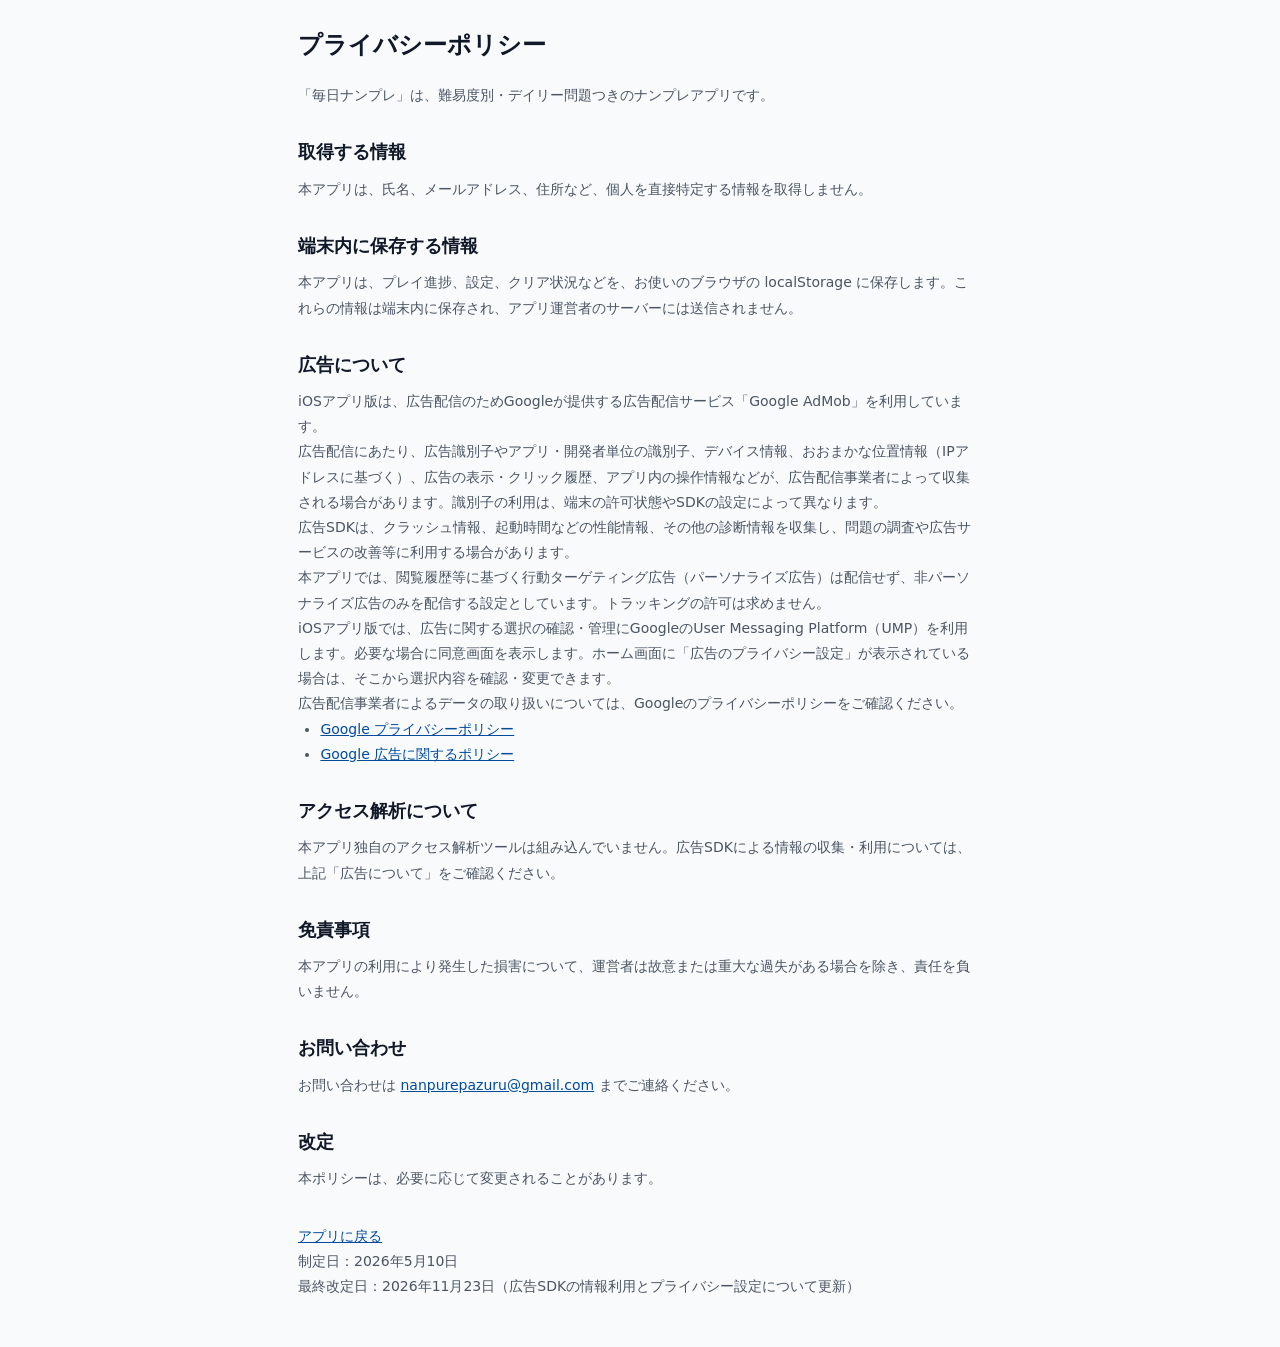
==== commit 470cf819: "Prevent stale rewarded-ad callbacks and clarify advertising privacy" ====
--- a/privacy.html
+++ b/privacy.html
@@ -27,8 +27,11 @@
     <p>本アプリは、プレイ進捗、設定、クリア状況などを、お使いのブラウザの localStorage に保存します。これらの情報は端末内に保存され、アプリ運営者のサーバーには送信されません。</p>
 
     <h2>広告について</h2>
-    <p>本アプリは、広告配信のためGoogleが提供する広告配信サービス「Google AdMob」を利用しています。</p>
-    <p>広告配信にあたり、広告識別子、デバイス情報、おおまかな位置情報（IPアドレスに基づく）、広告の表示・クリック履歴などの情報が、広告配信事業者によって収集される場合があります。本アプリでは、閲覧履歴等に基づく行動ターゲティング広告（パーソナライズ広告）は配信せず、非パーソナライズ広告のみを配信する設定としています。</p>
+    <p>iOSアプリ版は、広告配信のためGoogleが提供する広告配信サービス「Google AdMob」を利用しています。</p>
+    <p>広告配信にあたり、広告識別子やアプリ・開発者単位の識別子、デバイス情報、おおまかな位置情報（IPアドレスに基づく）、広告の表示・クリック履歴、アプリ内の操作情報などが、広告配信事業者によって収集される場合があります。識別子の利用は、端末の許可状態やSDKの設定によって異なります。</p>
+    <p>広告SDKは、クラッシュ情報、起動時間などの性能情報、その他の診断情報を収集し、問題の調査や広告サービスの改善等に利用する場合があります。</p>
+    <p>本アプリでは、閲覧履歴等に基づく行動ターゲティング広告（パーソナライズ広告）は配信せず、非パーソナライズ広告のみを配信する設定としています。トラッキングの許可は求めません。</p>
+    <p>iOSアプリ版では、広告に関する選択の確認・管理にGoogleのUser Messaging Platform（UMP）を利用します。必要な場合に同意画面を表示します。ホーム画面に「広告のプライバシー設定」が表示されている場合は、そこから選択内容を確認・変更できます。</p>
     <p>広告配信事業者によるデータの取り扱いについては、Googleのプライバシーポリシーをご確認ください。</p>
     <ul>
       <li><a href="https://policies.google.com/privacy" target="_blank" rel="noopener">Google プライバシーポリシー</a></li>
@@ -36,7 +39,7 @@
     </ul>
 
     <h2>アクセス解析について</h2>
-    <p>初期リリース時点では、アクセス解析ツールを組み込んでいません。将来、アクセス解析を導入する場合は、本ページに利用目的と利用サービスを追記します。</p>
+    <p>本アプリ独自のアクセス解析ツールは組み込んでいません。広告SDKによる情報の収集・利用については、上記「広告について」をご確認ください。</p>
 
     <h2>免責事項</h2>
     <p>本アプリの利用により発生した損害について、運営者は故意または重大な過失がある場合を除き、責任を負いません。</p>
@@ -48,7 +51,7 @@
     <p>本ポリシーは、必要に応じて変更されることがあります。</p>
 
     <p style="margin-top:32px"><a href="./">アプリに戻る</a></p>
-    <p>制定日：2026年5月10日<br>最終改定日：2026年8月7日（広告に関する記載を追加）</p>
+    <p>制定日：2026年5月10日<br>最終改定日：2026年11月23日（広告SDKの情報利用とプライバシー設定について更新）</p>
   </main>
 </body>
 </html>
